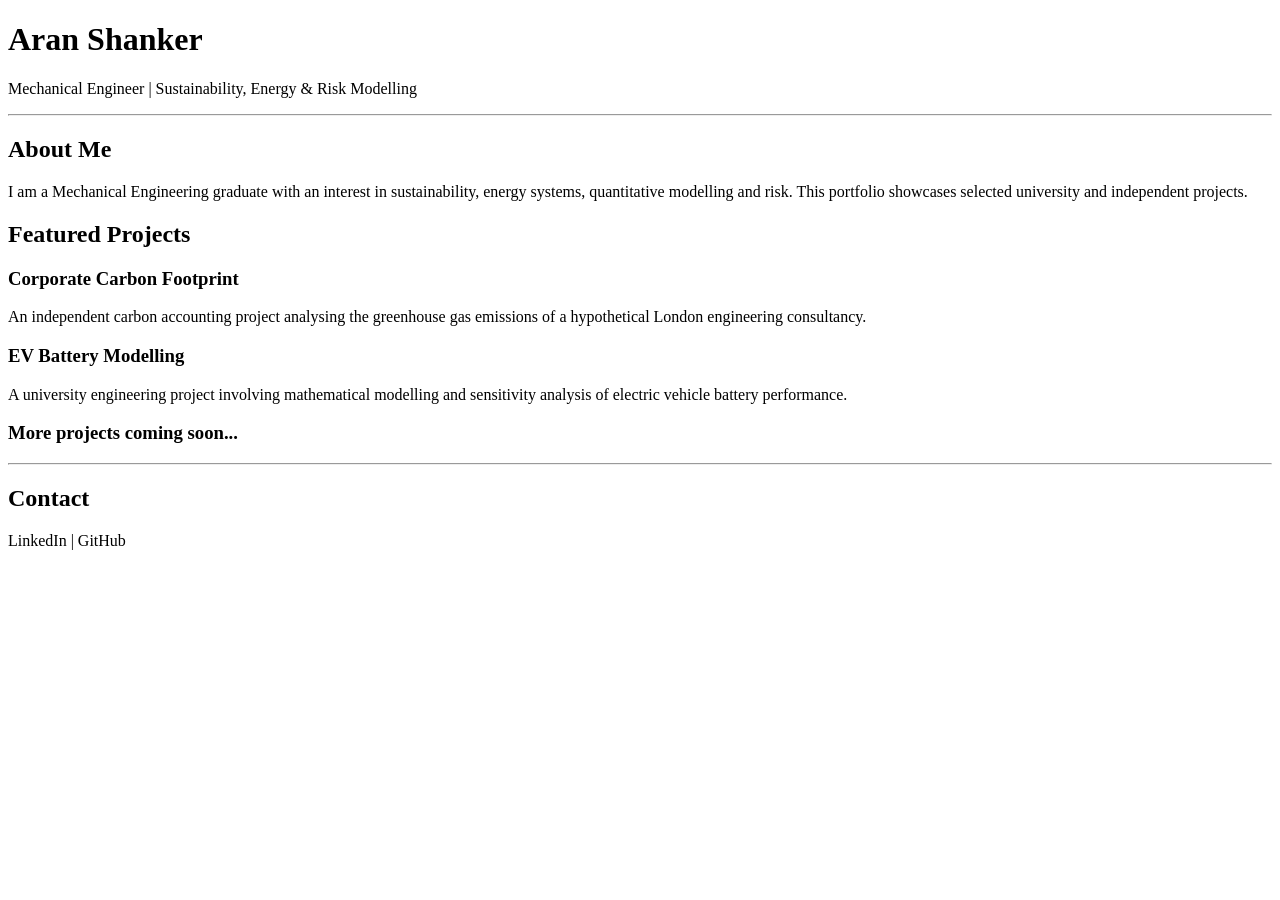
==== index.html @ e206545e "Create initial portfolio homepage" ====
<!DOCTYPE html>
<html lang="en">

<head>
    <meta charset="UTF-8">
    <meta name="viewport" content="width=device-width, initial-scale=1.0">

    <title>Aran Shanker | Portfolio</title>
</head>

<body>

    <h1>Aran Shanker</h1>

    <p>
        Mechanical Engineer | Sustainability, Energy & Risk Modelling
    </p>

    <hr>

    <h2>About Me</h2>

    <p>
        I am a Mechanical Engineering graduate with an interest in
        sustainability, energy systems, quantitative modelling and risk.
        This portfolio showcases selected university and independent projects.
    </p>

    <h2>Featured Projects</h2>

    <h3>Corporate Carbon Footprint</h3>

    <p>
        An independent carbon accounting project analysing the greenhouse
        gas emissions of a hypothetical London engineering consultancy.
    </p>

    <h3>EV Battery Modelling</h3>

    <p>
        A university engineering project involving mathematical modelling
        and sensitivity analysis of electric vehicle battery performance.
    </p>

    <h3>More projects coming soon...</h3>

    <hr>

    <h2>Contact</h2>

    <p>
        LinkedIn | GitHub
    </p>

</body>

</html>
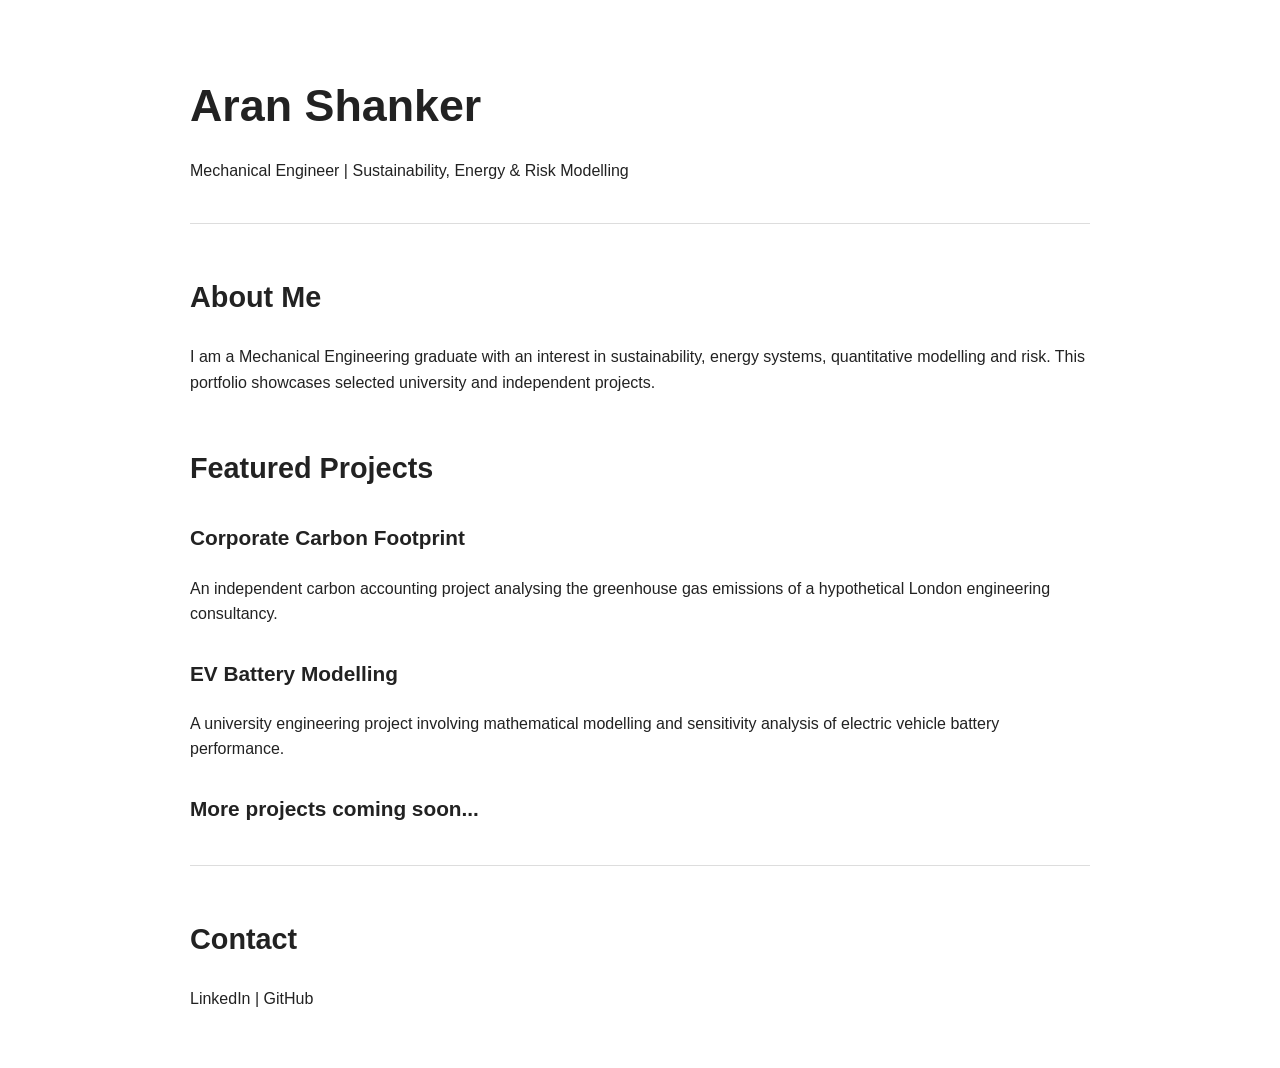
==== commit 9093c7d1: "Linked style sheet to index.html" ====
--- a/index.html
+++ b/index.html
@@ -6,6 +6,8 @@
     <meta name="viewport" content="width=device-width, initial-scale=1.0">
 
     <title>Aran Shanker | Portfolio</title>
+
+    <link rel="stylesheet" href="style.css">
 </head>
 
 <body>
--- a/style.css
+++ b/style.css
@@ -0,0 +1,45 @@
+body {
+    max-width: 900px;
+    margin: 0 auto;
+    padding: 40px 20px;
+
+    font-family: Arial, sans-serif;
+    line-height: 1.6;
+
+    color: #222;
+    background-color: #ffffff;
+}
+
+h1 {
+    font-size: 2.8rem;
+    margin-bottom: 10px;
+}
+
+h2 {
+    margin-top: 50px;
+    font-size: 1.8rem;
+}
+
+h3 {
+    margin-top: 30px;
+    font-size: 1.3rem;
+}
+
+p {
+    font-size: 1rem;
+}
+
+hr {
+    margin: 40px 0;
+    border: none;
+    border-top: 1px solid #dddddd;
+}
+
+a {
+    color: #0066cc;
+    text-decoration: none;
+}
+
+a:hover {
+    text-decoration: underline;
+}
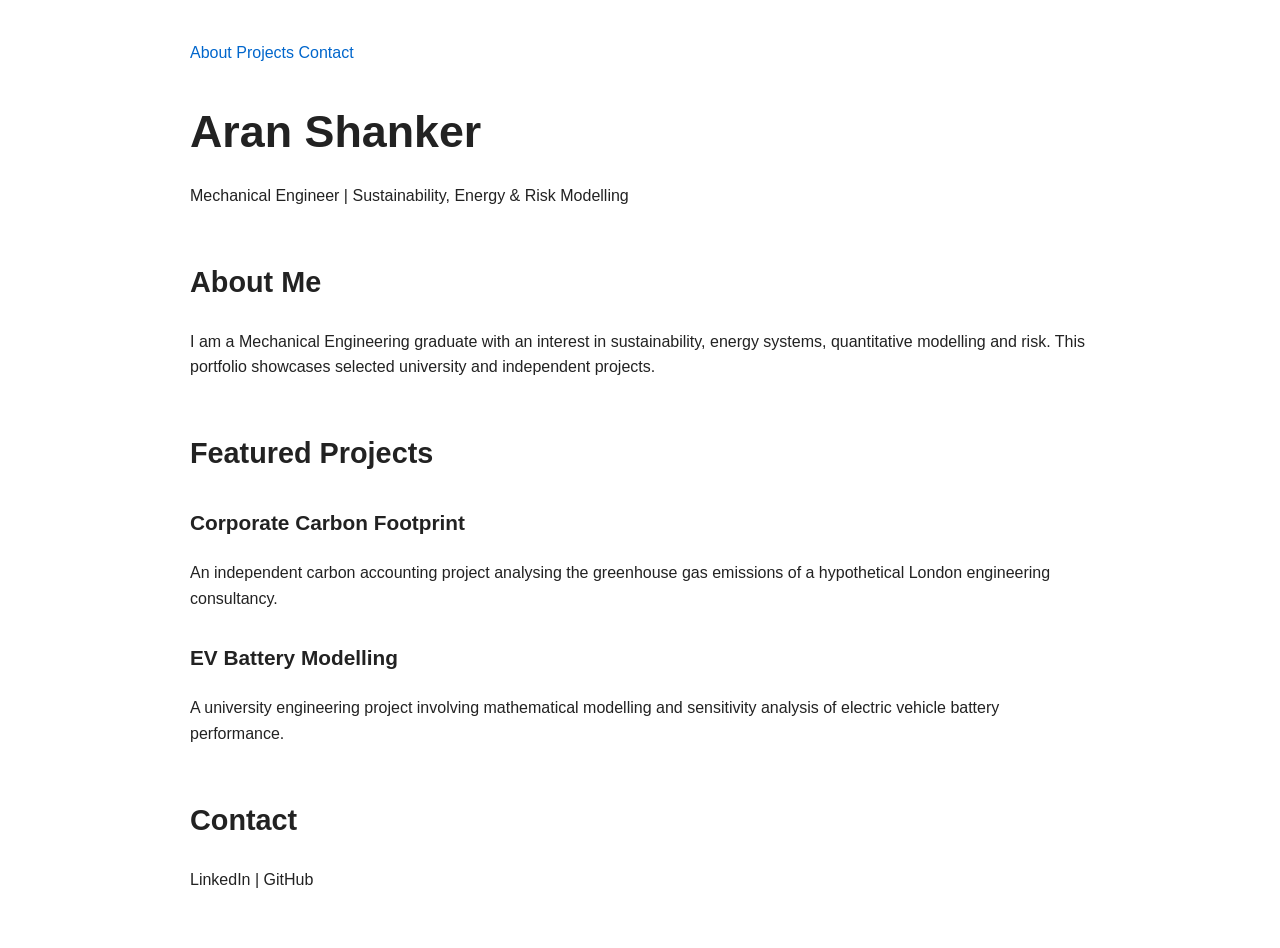
==== commit 68b413c5: "Adding navigation bar and project cards" ====
--- a/index.html
+++ b/index.html
@@ -12,47 +12,57 @@
 
 <body>
 
-    <h1>Aran Shanker</h1>
+    <nav>
+        <a href="#about">About</a>
+        <a href="#projects">Projects</a>
+        <a href="#contact">Contact</a>
+    </nav>
 
-    <p>
-        Mechanical Engineer | Sustainability, Energy & Risk Modelling
-    </p>
+    <header>
+        <h1>Aran Shanker</h1>
 
-    <hr>
+        <p>
+            Mechanical Engineer | Sustainability, Energy & Risk Modelling
+        </p>
+    </header>
 
-    <h2>About Me</h2>
+    <section id="about">
+        <h2>About Me</h2>
 
-    <p>
-        I am a Mechanical Engineering graduate with an interest in
-        sustainability, energy systems, quantitative modelling and risk.
-        This portfolio showcases selected university and independent projects.
-    </p>
+        <p>
+            I am a Mechanical Engineering graduate with an interest in
+            sustainability, energy systems, quantitative modelling and risk.
+            This portfolio showcases selected university and independent projects.
+        </p>
+    </section>
 
-    <h2>Featured Projects</h2>
+    <section id="projects">
+        <h2>Featured Projects</h2>
 
-    <h3>Corporate Carbon Footprint</h3>
+        <div class="project-card">
+            <h3>Corporate Carbon Footprint</h3>
+            <p>
+                An independent carbon accounting project analysing the greenhouse
+                gas emissions of a hypothetical London engineering consultancy.
+            </p>
+        </div>
 
-    <p>
-        An independent carbon accounting project analysing the greenhouse
-        gas emissions of a hypothetical London engineering consultancy.
-    </p>
+        <div class="project-card">
+            <h3>EV Battery Modelling</h3>
+            <p>
+                A university engineering project involving mathematical modelling
+                and sensitivity analysis of electric vehicle battery performance.
+            </p>
+        </div>
+    </section>
 
-    <h3>EV Battery Modelling</h3>
+    <section id="contact">
+        <h2>Contact</h2>
 
-    <p>
-        A university engineering project involving mathematical modelling
-        and sensitivity analysis of electric vehicle battery performance.
-    </p>
-
-    <h3>More projects coming soon...</h3>
-
-    <hr>
-
-    <h2>Contact</h2>
-
-    <p>
-        LinkedIn | GitHub
-    </p>
+        <p>
+            LinkedIn | GitHub
+        </p>
+    </section>
 
 </body>
 
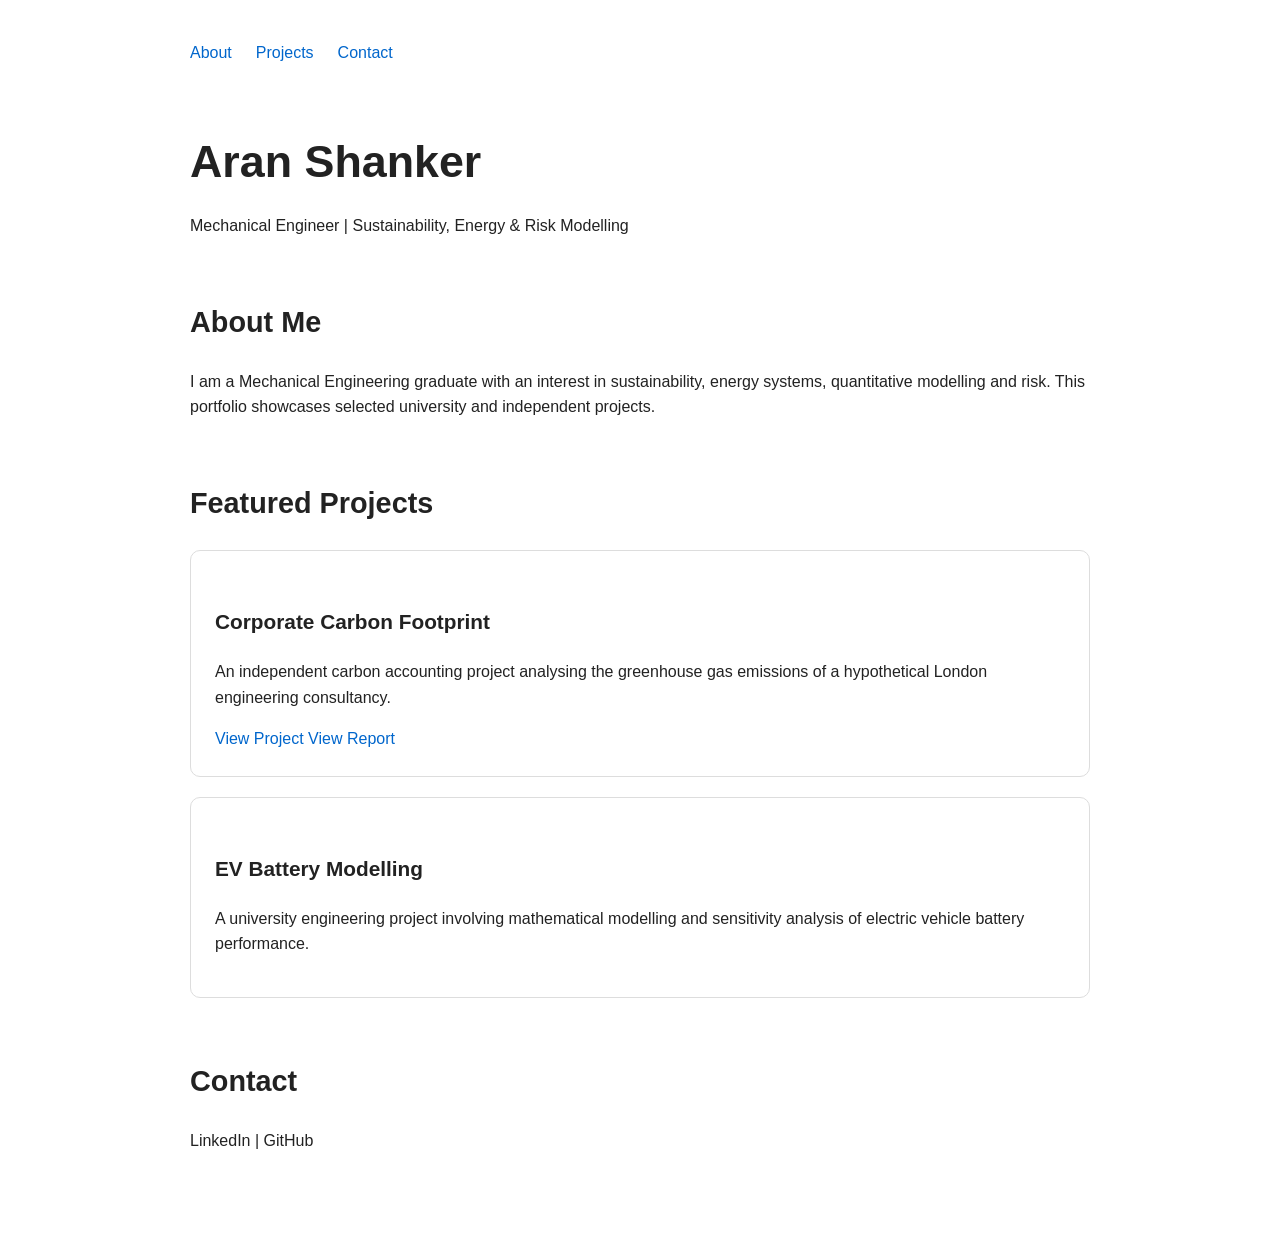
==== commit 4ab37f11: "Added carbon footprint project buttons" ====
--- a/index.html
+++ b/index.html
@@ -39,13 +39,19 @@
     <section id="projects">
         <h2>Featured Projects</h2>
 
-        <div class="project-card">
-            <h3>Corporate Carbon Footprint</h3>
-            <p>
-                An independent carbon accounting project analysing the greenhouse
-                gas emissions of a hypothetical London engineering consultancy.
-            </p>
-        </div>
+       <div class="project-card">
+    <h3>Corporate Carbon Footprint</h3>
+
+    <p>
+        An independent carbon accounting project analysing the greenhouse
+        gas emissions of a hypothetical London engineering consultancy.
+    </p>
+
+    <div class="project-links">
+        <a href="#" class="button">View Project</a>
+        <a href="#" class="button secondary-button">View Report</a>
+    </div>
+</div>
 
         <div class="project-card">
             <h3>EV Battery Modelling</h3>
--- a/style.css
+++ b/style.css
@@ -43,3 +43,24 @@
 a:hover {
     text-decoration: underline;
 }
+
+nav {
+    display: flex;
+    gap: 24px;
+    margin-bottom: 60px;
+}
+
+header {
+    margin-bottom: 60px;
+}
+
+section {
+    margin-bottom: 60px;
+}
+
+.project-card {
+    border: 1px solid #dddddd;
+    border-radius: 10px;
+    padding: 24px;
+    margin-bottom: 20px;
+}
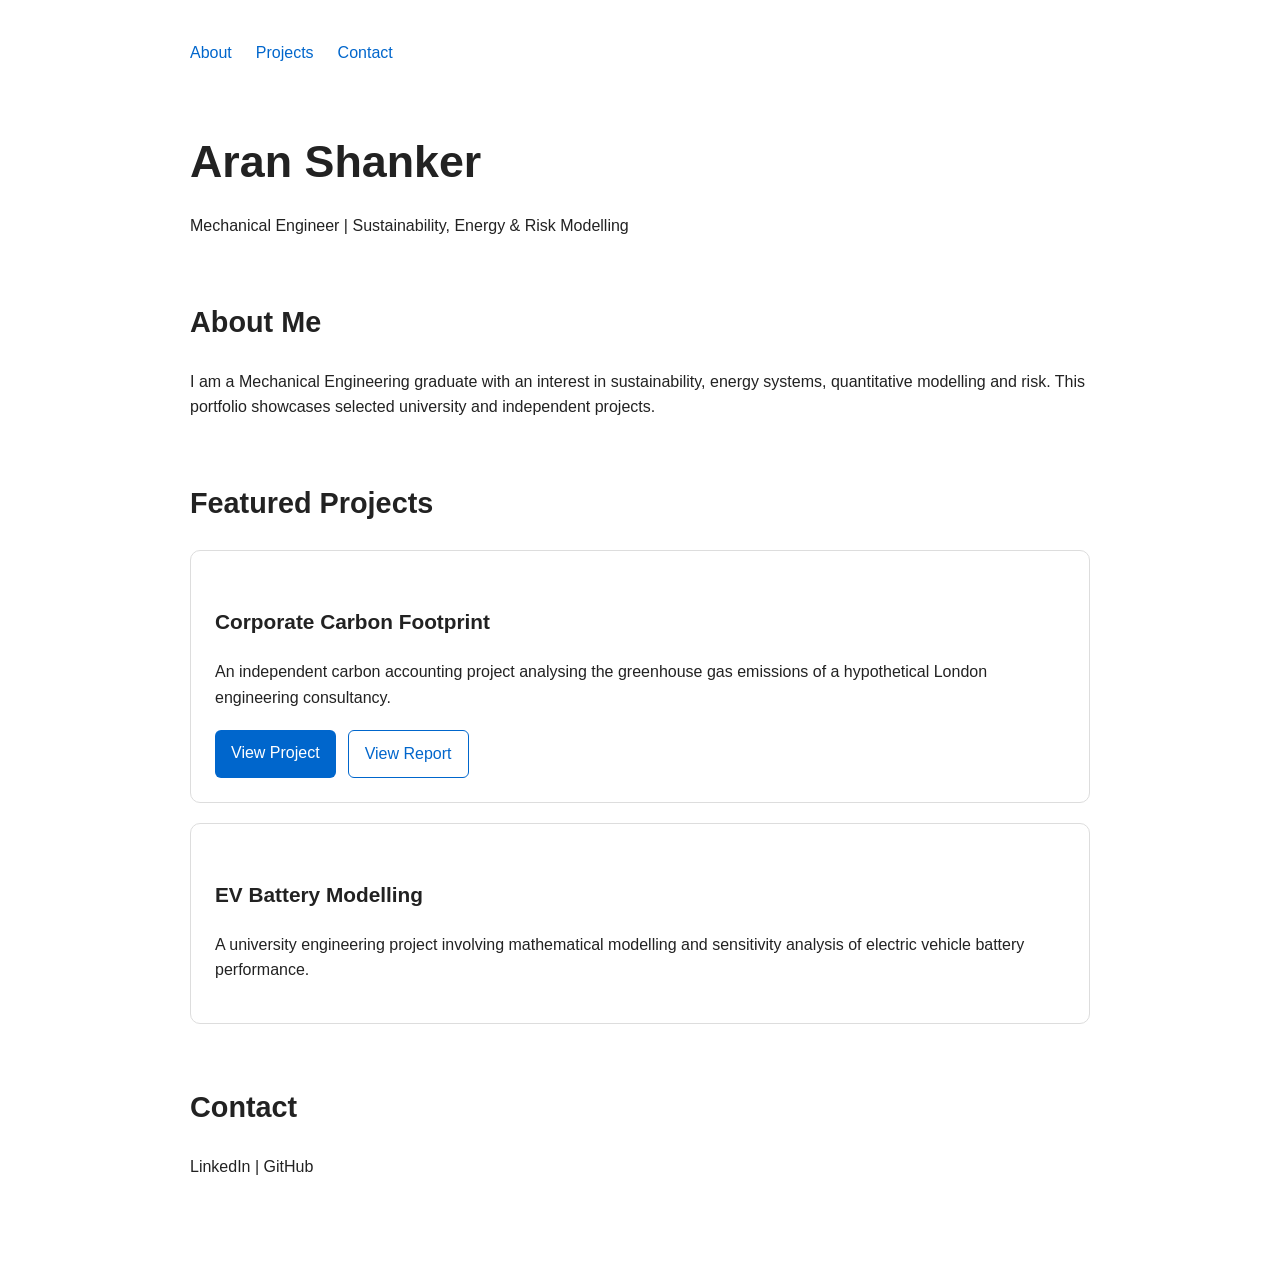
==== commit 82a1f3ba: "Updated button hyperlink" ====
--- a/index.html
+++ b/index.html
@@ -48,7 +48,7 @@
     </p>
 
     <div class="project-links">
-        <a href="#" class="button">View Project</a>
+        <a href="projects/carbon-footprint.html" class="button">View Project</a>
         <a href="#" class="button secondary-button">View Report</a>
     </div>
 </div>
--- a/style.css
+++ b/style.css
@@ -64,3 +64,33 @@
     padding: 24px;
     margin-bottom: 20px;
 }
+
+.project-links {
+    display: flex;
+    gap: 12px;
+    margin-top: 20px;
+}
+
+.button {
+    display: inline-block;
+    padding: 10px 16px;
+    background-color: #0066cc;
+    color: white;
+    border-radius: 6px;
+    text-decoration: none;
+}
+
+.button:hover {
+    background-color: #004c99;
+    text-decoration: none;
+}
+
+.secondary-button {
+    background-color: white;
+    color: #0066cc;
+    border: 1px solid #0066cc;
+}
+
+.secondary-button:hover {
+    background-color: #f2f7fc;
+}
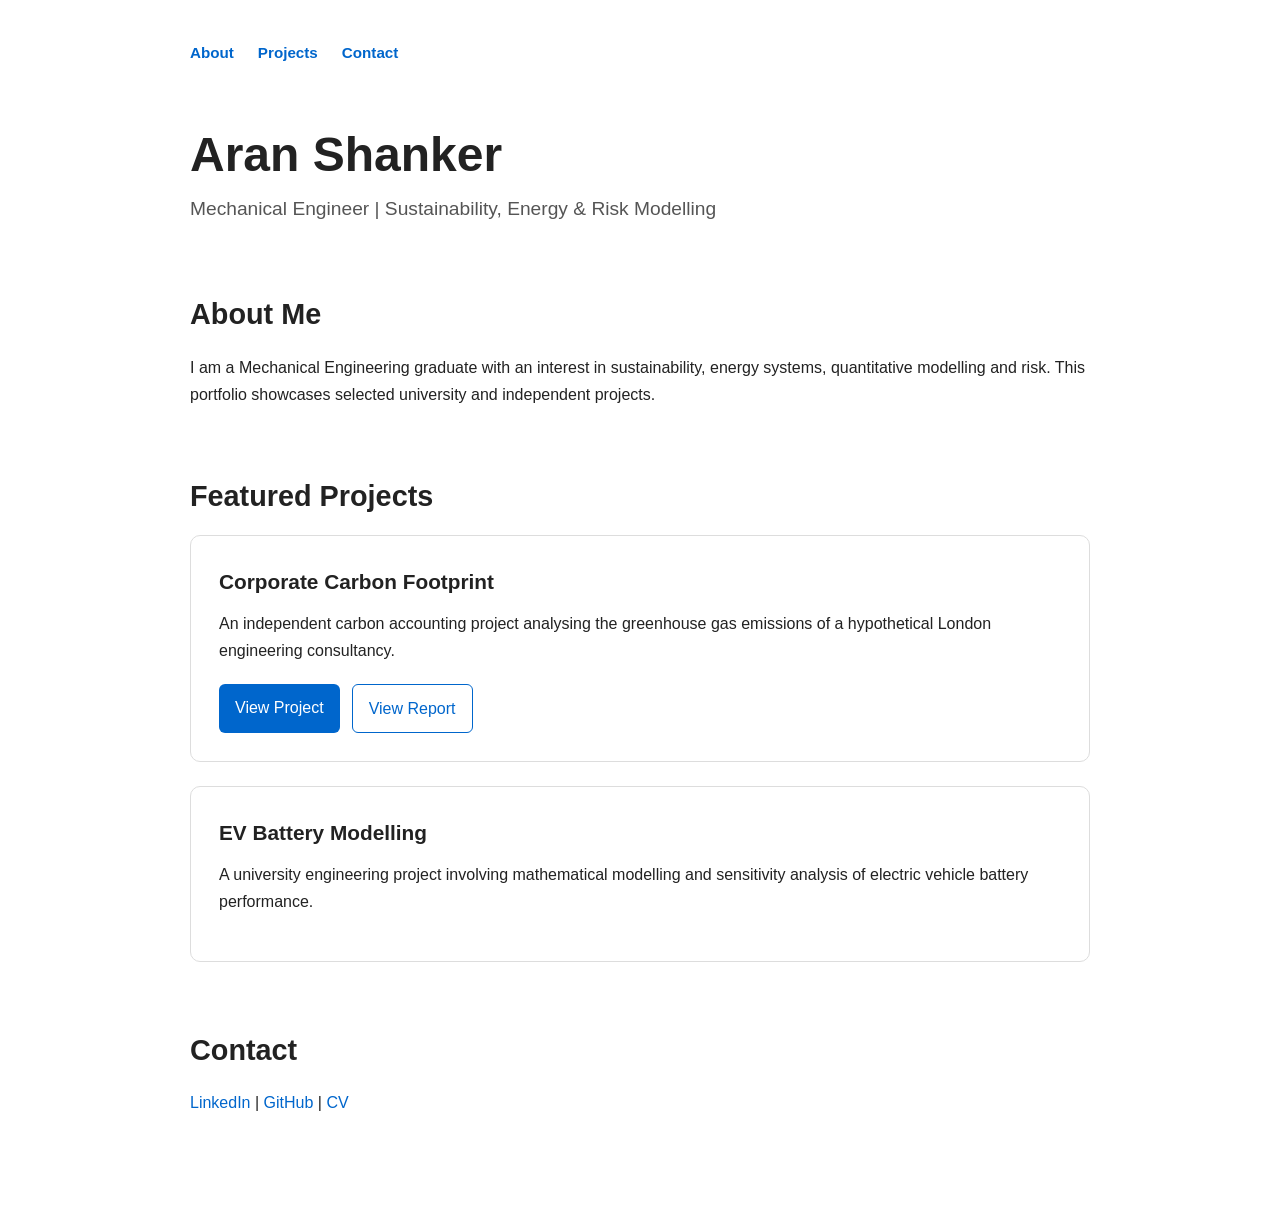
==== commit d545bc21: "Created working contact links" ====
--- a/index.html
+++ b/index.html
@@ -62,13 +62,17 @@
         </div>
     </section>
 
-    <section id="contact">
-        <h2>Contact</h2>
+<section id="contact">
+    <h2>Contact</h2>
 
-        <p>
-            LinkedIn | GitHub
-        </p>
-    </section>
+    <p>
+        <a href="https://www.linkedin.com/in/aran-shanker/" target="_blank">LinkedIn</a>
+        |
+        <a href="https://github.com/aranshanker" target="_blank">GitHub</a>
+        |
+        <a href="files/Aran Shanker CV.pdf" target="_blank">CV</a>
+    </p>
+</section>
 
 </body>
 
--- a/style.css
+++ b/style.css
@@ -4,65 +4,68 @@
     padding: 40px 20px;
 
     font-family: Arial, sans-serif;
-    line-height: 1.6;
+    line-height: 1.7;
 
-    color: #222;
+    color: #222222;
     background-color: #ffffff;
-}
-
-h1 {
-    font-size: 2.8rem;
-    margin-bottom: 10px;
-}
-
-h2 {
-    margin-top: 50px;
-    font-size: 1.8rem;
-}
-
-h3 {
-    margin-top: 30px;
-    font-size: 1.3rem;
-}
-
-p {
-    font-size: 1rem;
-}
-
-hr {
-    margin: 40px 0;
-    border: none;
-    border-top: 1px solid #dddddd;
-}
-
-a {
-    color: #0066cc;
-    text-decoration: none;
-}
-
-a:hover {
-    text-decoration: underline;
 }
 
 nav {
     display: flex;
     gap: 24px;
     margin-bottom: 60px;
+
+    font-size: 0.95rem;
+    font-weight: 600;
 }
 
 header {
-    margin-bottom: 60px;
+    margin-bottom: 70px;
+}
+
+header p {
+    font-size: 1.2rem;
+    color: #555555;
+}
+
+h1 {
+    font-size: 3rem;
+    margin-bottom: 10px;
+    line-height: 1.2;
+}
+
+h2 {
+    margin-top: 50px;
+    margin-bottom: 20px;
+
+    font-size: 1.8rem;
+    line-height: 1.3;
+}
+
+h3 {
+    margin-top: 0;
+    margin-bottom: 10px;
+
+    font-size: 1.3rem;
+}
+
+p {
+    margin-top: 0;
+    margin-bottom: 18px;
 }
 
 section {
-    margin-bottom: 60px;
+    margin-bottom: 70px;
 }
 
 .project-card {
     border: 1px solid #dddddd;
     border-radius: 10px;
-    padding: 24px;
-    margin-bottom: 20px;
+
+    padding: 28px;
+    margin-bottom: 24px;
+
+    background-color: #ffffff;
 }
 
 .project-links {
@@ -73,9 +76,12 @@
 
 .button {
     display: inline-block;
+
     padding: 10px 16px;
+
     background-color: #0066cc;
     color: white;
+
     border-radius: 6px;
     text-decoration: none;
 }
@@ -88,9 +94,35 @@
 .secondary-button {
     background-color: white;
     color: #0066cc;
+
     border: 1px solid #0066cc;
 }
 
 .secondary-button:hover {
     background-color: #f2f7fc;
 }
+
+.project-image {
+    display: block;
+
+    width: 100%;
+    max-width: 800px;
+    height: auto;
+
+    border-radius: 8px;
+
+    margin: 25px auto;
+}
+
+.summary-image {
+    max-width: 250px;
+}
+
+a {
+    color: #0066cc;
+    text-decoration: none;
+}
+
+a:hover {
+    text-decoration: underline;
+}
